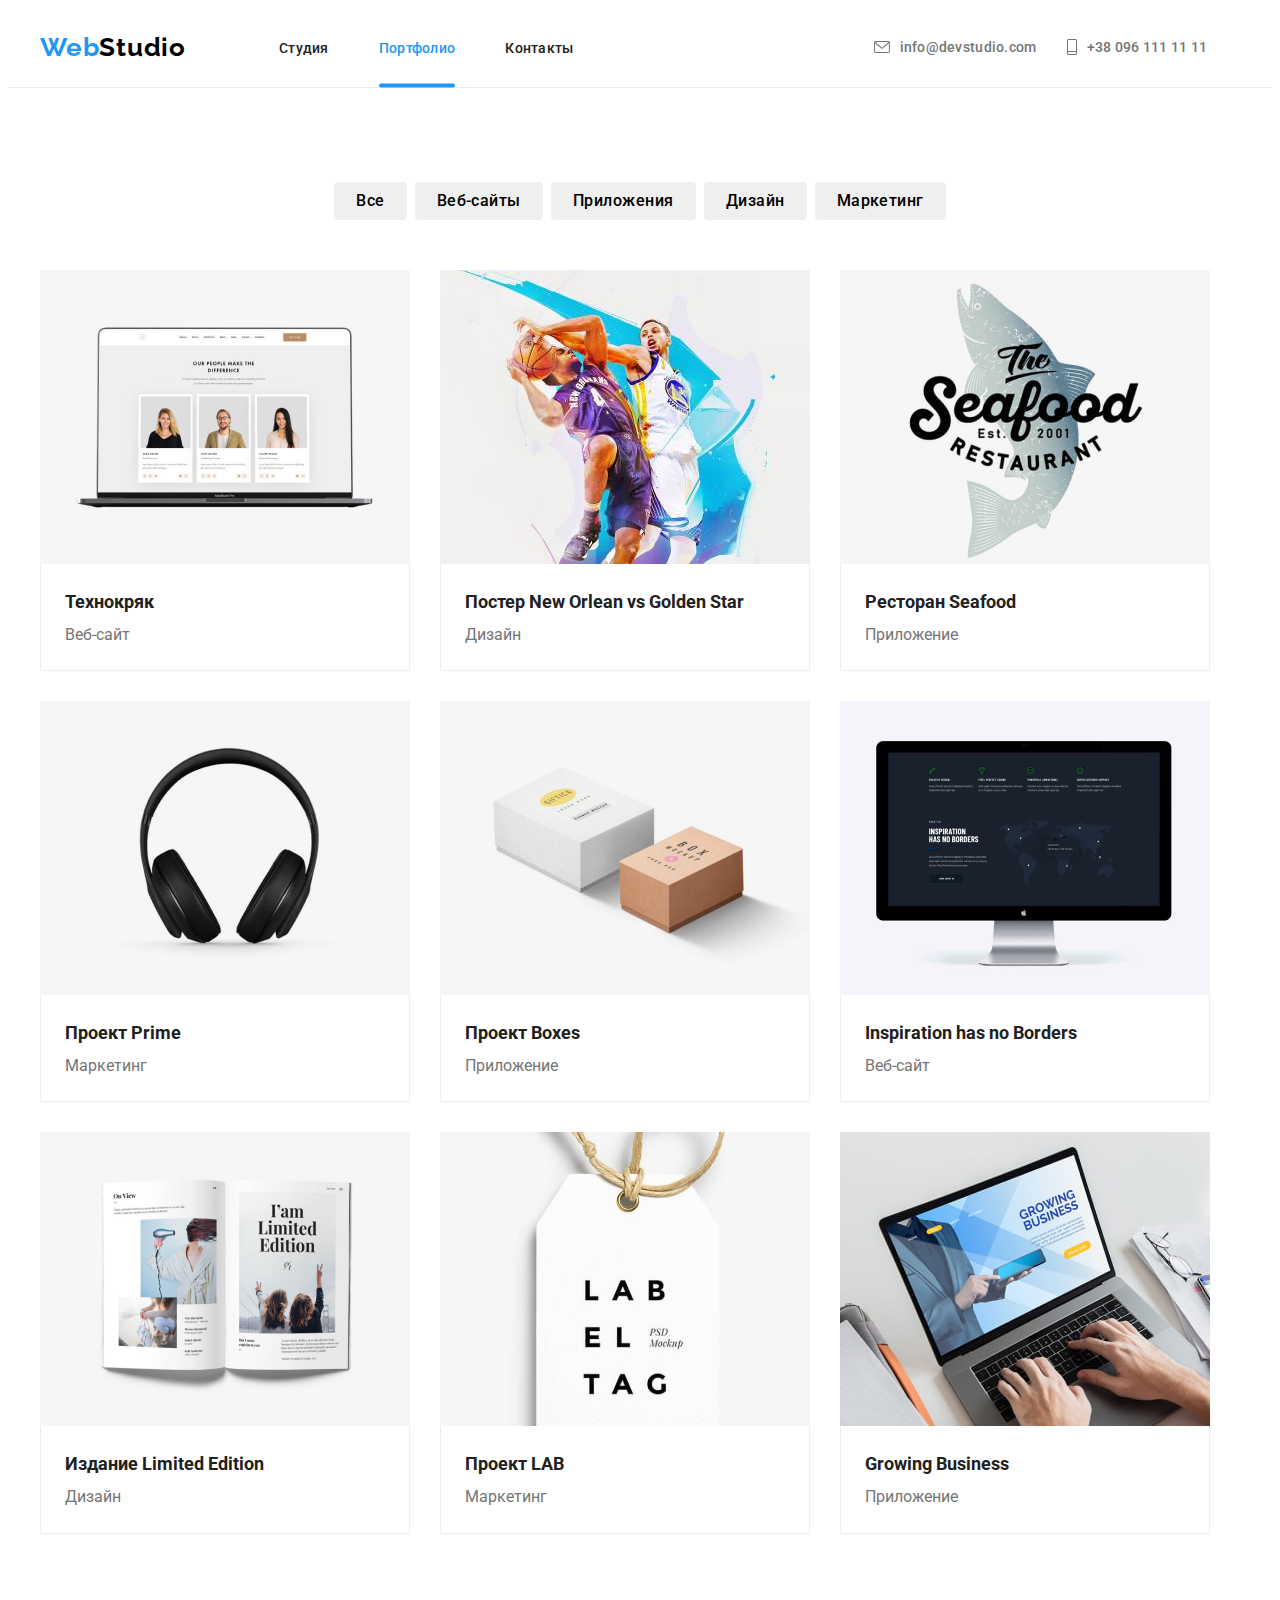
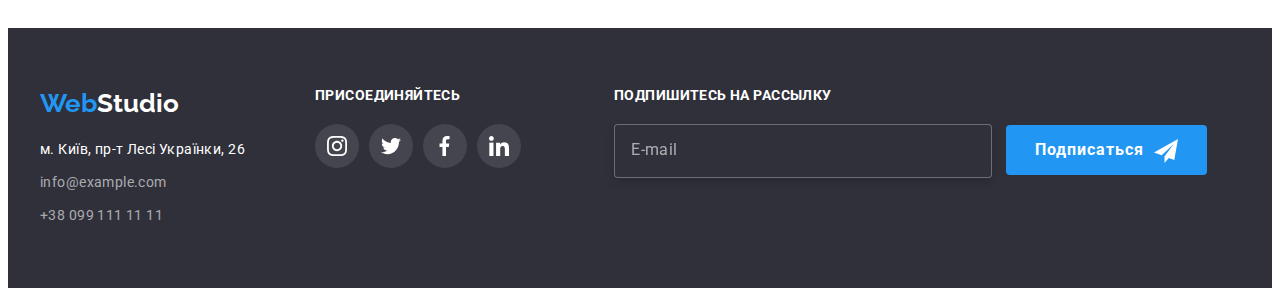
==== portfolio.html @ cdcb3f07 "work 7" ====
<!DOCTYPE html>
<html lang="ru">
  <head>
    <meta charset="UTF-8" />
    <meta http-equiv="X-UA-Compatible" content="IE=edge" />
    <meta name="viewport" content="width=device-width, initial-scale=1.0" />
    <link
      href="https://fonts.googleapis.com/css2?family=Raleway:wght@700&family=Roboto:wght@400;500;700;900&display=swap"
      rel="stylesheet"
    />
    <link
      rel="stylesheet"
      href="https://cdnjs.cloudflare.com/ajax/libs/modern-normalize/1.1.0/modern-normalize.min.css"
      integrity="sha512-wpPYUAdjBVSE4KJnH1VR1HeZfpl1ub8YT/NKx4PuQ5NmX2tKuGu6U/JRp5y+Y8XG2tV+wKQpNHVUX03MfMFn9Q=="
      crossorigin="anonymous"
      referrerpolicy="no-referrer"
    />
    <link rel="stylesheet" href="./сss/styles.css" />
    <title>Portfolio</title>
  </head>
  <body>
    <!--header-->
    <header class="head">
      <div class="container header">
        <a href="./index.html" class="logo"><span>Web</span>Studio</a>
        <nav>
          <ul class="site-nav">
            <li class="item"><a class="link" href="./index.html">Студия</a></li>
            <li class="item"><a class="link current" href="./portfolio.html">Портфолио</a></li>
            <li class="item"><a class="link" href="">Контакты</a></li>
          </ul>
        </nav>
        <ul class="adress-header">
          <li class="item">
            <a class="adress-link" href="meilto:info@devstudio.com">
              <svg class="icon" width="16" height="12">
                <use href="./imges/symbol-defs.svg#icon-post"></use>
              </svg>
              info@devstudio.com</a
            >
          </li>

          <li class="item">
            <a class="adress-link" href="tel:+380961111111"
              ><svg class="icon" width="10" height="16">
                <use href="./imges/symbol-defs.svg#icon-phone"></use></svg
              >+38 096 111 11 11</a
            >
          </li>
        </ul>
      </div>
    </header>
    <!-- unique  -->
    <main>
      <section class="section-ng">
        <div class="container">
          <h1 class="visually-hidden">Портфолио</h1>
          <!-- navigation -->
          <ul class="but">
            <li class="item"><button class="list" type="button">Все</button></li>
            <li class="item"><button class="list" type="button">Веб-сайты</button></li>
            <li class="item"><button class="list" type="button">Приложения</button></li>
            <li class="item"><button class="list" type="button">Дизайн</button></li>
            <li class="item"><button class="list" type="button">Маркетинг</button></li>
          </ul>
          <!-- gallery -->
          <ul class="gallery">
            <li class="list">
              <a href="#" >
              <div class="link"><img src="./imges/imgp1.jpg" alt="проект-1" width="370" />
              <p class="link-text">Ресурс предлагает комплексные предложения с 
                разным уровнем функционала и сервисов. 
                Все это позволит посетителю получить 
                исчерпывающие сведения о компании или 
                частном лице.</p></div>
              <div class="border">
                <h2 class="title">Технокряк</h2>
                <p class="text">Веб-сайт</p>
              </div>
            </a>
            </li>
            <li class="list">
              <a href="#" ><div class="link"><img src="./imges/imgp2.jpg" alt="проект-2" width="370" /><p class="link-text">Ресурс предлагает комплексные предложения с 
                разным уровнем функционала и сервисов. 
                Все это позволит посетителю получить 
                исчерпывающие сведения о компании или 
                частном лице.</p></div>
              <div class="border">
                <h2 class="title">Постер New Orlean vs Golden Star</h2>
                <p class="text">Дизайн</p>
              </div>
              </a>
            </li>
            <li class="list">
              <a href="#" ><div class="link"><img src="./imges/imgp3.jpg" alt="проект-3" width="370" /><p class="link-text">Ресурс предлагает комплексные предложения с 
                разным уровнем функционала и сервисов. 
                Все это позволит посетителю получить 
                исчерпывающие сведения о компании или 
                частном лице.</p></div>
              <div class="border">
                <h2 class="title">Ресторан Seafood</h2>
                <p class="text">Приложение</p>
              </div>
              </a>
            </li>
            <li class="list">
             <a href="#" ><div class="link"><img src="./imges/imgp4.jpg" alt="проект-4" width="370" /><p class="link-text">Ресурс предлагает комплексные предложения с 
                разным уровнем функционала и сервисов. 
                Все это позволит посетителю получить 
                исчерпывающие сведения о компании или 
                частном лице.</p></div>
              <div class="border">
                <h2 class="title">Проект Prime</h2>
                <p class="text">Маркетинг</p>
              </div>
             </a>
            </li>
            <li class="list">
              <a href="#" ><div class="link"><img src="./imges/imgp5.jpg" alt="проект-5" width="370" /><p class="link-text">Ресурс предлагает комплексные предложения с 
                разным уровнем функционала и сервисов. 
                Все это позволит посетителю получить 
                исчерпывающие сведения о компании или 
                частном лице.</p></div>
              <div class="border">
                <h2 class="title">Проект Boxes</h2>
                <p class="text">Приложение</p>
              </div>
            </a>
            </li>
            <li class="list">
              <a href="#" ><div class="link"><img src="./imges/imgp6.jpg" alt="проект-6" width="370" /><p class="link-text">Ресурс предлагает комплексные предложения с 
                разным уровнем функционала и сервисов. 
                Все это позволит посетителю получить 
                исчерпывающие сведения о компании или 
                частном лице.</p></div>
              <div class="border">
                <h2 class="title">Inspiration has no Borders</h2>
                <p class="text">Веб-сайт</p>
              </div>
             </a>
            </li>
            <li class="list">
              <a href="#" >
                <div class="link"><img src="./imges/imgp7.jpg" alt="проект-7" width="370" /><p class="link-text">Ресурс предлагает комплексные предложения с 
                разным уровнем функционала и сервисов. 
                Все это позволит посетителю получить 
                исчерпывающие сведения о компании или 
                частном лице.</p></div>
              <div class="border">
                <h2 class="title">Издание Limited Edition</h2>
                <p class="text">Дизайн</p>
              </div>
            </a>
            </li>
            <li class="list">
              
              <a href="#" ><div class="link"><img src="./imges/imgp8.jpg" alt="проект-8" width="370" /><p class="link-text">Ресурс предлагает комплексные предложения с 
                разным уровнем функционала и сервисов. 
                Все это позволит посетителю получить 
                исчерпывающие сведения о компании или 
                частном лице.</p>
            </div>
              <div class="border">
                <h2 class="title">Проект LAB</h2>
                <p class="text">Маркетинг</p>
              </div>
            </a>
            </li>
            <li class="list">
              <a href="#" ><div class="link"><img src="./imges/imgp9.jpg" alt="проект-9" width="370" /><p class="link-text">Ресурс предлагает комплексные предложения с 
                разным уровнем функционала и сервисов. 
                Все это позволит посетителю получить 
                исчерпывающие сведения о компании или 
                частном лице.</p></div>
              <div class="border">
                <h2 class="title">Growing Business</h2>
                <p class="text">Приложение</p>
              </div>
            </a>
            </li>
          </ul>
        </div>
      </section>
    </main>
    <!--footer-->
    <footer class="footer" >
    
      <div class="container social-right">
       
       <div class="right">
        <a class="logo-footer" href="./index.html">Web<span class="logo-width">Studio</span></a>
          <address>
            <ul class="adress">
              <li class="item">
                <a
                  class="maps"
                  href="https://goo.gl/maps/7KF9bq7pgSn1SmcG7"
                  target="_blank"
                  rel="noopener noreferrer"
                  >м. Київ, пр-т Лесі Українки, 26</a
                >
              </li>
              <li class="item">
                <a class="mail" href="mailto:info@example.com">info@example.com</a>
              </li>
              <li class="item"><a class="tel" href="tel:+380991111111">+38 099 111 11 11</a></li>
            </ul>
          </address>
       </div>
       <div class="social">
          <h2 class="social-title">присоединяйтесь</h2>
          <ul class="social-item">
            <li class="social-list">
              <a class="social-link" href="#"
                ><svg class="social-icon" width="20" height="20"><use href="./imges/symbol-defs.svg#icon-instagram"></use>></use></svg
              ></a>
            </li>
            <li class="social-list">
              <a class="social-link" href="#"
                ><svg class="social-icon" width="20" height="20"><use href="./imges/symbol-defs.svg#icon-twitter-footer"></use>></use></svg
              ></a>
            </li>
            <li class="social-list">
              <a class="social-link" href="#"
                ><svg class="social-icon" width="20" height="20"><use href="./imges/symbol-defs.svg#icon-facebook-footer"></use>></use></svg
              ></a>
            </li>
            <li class="social-list">
              <a class="social-link" href="#"
                ><svg class="social-icon" width="20" height="20"><use href="./imges/symbol-defs.svg#icon-linkedin-footer"></use>></use></svg
              ></a>
            </li>
          </ul>
        </div>
         <div class="form-mail">
          <h2 class="form-mail-list">Подпишитесь на рассылку</h2>
        <form action="email">
 
 <input class="form-mail-input" type="email" name="mail"  placeholder="E-mail"/>
 <button class="form-mail-b"  type="submit">Подписаться<svg class="form-email-icon" width="24" height="24"><use href="./imges/symbol-defs.svg#icon-send"></use></svg>
 </button>   
        </form>

        </div>
      </div>
    
    </footer>
  </body>
</html>
---- сss/styles.css ----
:root {
  --primary-text-color: #757575;
  --title-text-color: #000000;
  --acsent-color: #2196f3;
  --link-color: #212121;
  --ptimari-bg-color: #ffffff;
  --border-color: #ececec;
  --timing-function: cubic-bezier(0.4, 0, 0.2, 1);
}

body {
  font-family: 'Roboto', sans-serif;
  background: var(--ptimari-bg-color);
}
img {
  margin: 0;
}
ul {
  margin: 0;
  padding: 0;
  list-style: none;
}
h1,
h2,
h3,
h4,
h5,
h6 {
  margin: 0;
  padding: 0;
}
p {
  margin: 0;
  padding: 0;
}
.backdrop {
  position: fixed;
  width: 100%;
  height: 100%;
  background-color: rgba(0, 0, 0, 0.2);
  opacity: 1;
  z-index: 1;
  transition: opacity 250ms var(--timing-function), visibility 250ms var(--timing-function);
}
.backdrop.is-hidden {
  opacity: 0;
  pointer-events: none;
  visibility: hidden;
}
.backdrop.is-hidden .modal {
  transform: translate(-50%, -50%) scale(0.9);
}
.modal {
  position: absolute;
  top: 50%;
  left: 50%;
  transform: translate(-50%, -50%) scale(1);
  transition: transform 250ms var(--timing-function);
  width: 528px;
  height: 581px;
  background-color: #ffffff;
  border-radius: 4px;
  box-shadow: 0px 1px 3px rgba(0, 0, 0, 0.12), 0px 1px 1px rgba(0, 0, 0, 0.14),
    0px 2px 1px rgba(0, 0, 0, 0.2);
}

.modal-b {
  cursor: pointer;
  position: absolute;
  right: 10px;
  top: 10px;
  width: 30px;
  height: 30px;
  border: #cfcfcf;
  border-radius: 50%;
  background: #ffffff;
  border: 1px solid rgba(0, 0, 0, 0.1);
  transition: 250ms var(--timing-function);
}
.modal-b:hover {
  fill: #2196f3;
  box-shadow: 0px 1px 3px rgba(0, 0, 0, 0.12), 0px 1px 1px rgba(0, 0, 0, 0.14),
    0px 2px 1px rgba(0, 0, 0, 0.2);
}
.form-icon-person {
  position: absolute;
  width: 18px;
  height: 18px;
  left: 12px;
  top: 50%;
  margin: 0;
  padding: 0;
  fill: #212121;
}
.form-icon-phone {
  position: absolute;
  width: 18px;
  height: 18px;
  left: 12px;
  top: 50%;
  margin: 0;
  padding: 0;
  fill: #212121;
}
.form-icon-post {
  position: absolute;
  width: 18px;
  height: 18px;
  left: 12px;
  top: 50%;
  margin: 0;
  padding: 0;
}

.form-title {
  font-family: 'Roboto';
  font-style: normal;
  font-weight: 700;
  font-size: 20px;
  line-height: 1.15;
  text-align: center;
  margin-top: 2px;
  margin-top: 40px;
  margin-bottom: 12px;
  letter-spacing: 0.03em;
  color: #212121;
}
.form-contact {
  width: 448px;
  height: 342px;
  margin: auto;
  transition: 250ms var(--timing-function);
}
.form-block {
  position: relative;
  display: flex;
  flex-direction: column;
  margin-bottom: 10px;
  transition: 250ms var(--timing-function);
}
.form-input {
  height: 40px;
  border: 1px solid rgba(33, 33, 33, 0.2);
  border-radius: 4px;
  padding: 10px 42px;
  outline: #2196f3;
  transition: 250ms var(--timing-function);
}
/* .form-input:hover {
  cursor: pointer;
} */
.form-input:focus {
  border-color: #2196f3;
}

.form-input:focus ~ .form-icon-person {
  fill: #2196f3;
}
.form-input:focus ~ .form-icon-phone {
  fill: #2196f3;
}
.form-input:focus ~ .form-icon-post {
  fill: #2196f3;
}
.checkbox {
  appearance: none;
}
.checkbox-icon {
  display: inline-block;
  width: 16px;
  height: 15px;
  border: 1px solid #212121;
  border-radius: 2px;
}
.checkbox:checked + .checkbox-icon {
  border-color: transparent;
  background-color: #2196f3;
  background-image: url(../imges/icon-chekbox.svg);
  background-size: cover;
  background-origin: border-box;
  background-repeat: no-repeat;
}
.form-label {
  font-family: 'Roboto';
  font-style: normal;
  font-weight: 400;
  font-size: 12px;
  line-height: 14px;
  letter-spacing: 0.01em;
  margin-bottom: 4px;
  color: #757575;
}
.form-textarea {
  padding: 12px 16px;
  width: 448px;
  height: 120px;
  margin-bottom: 20px;
  border: 1px solid rgba(33, 33, 33, 0.2);
  border-radius: 4px;
  resize: none;
  outline: #2196f3;
  transition: 250ms var(--timing-function);
}
.form-textarea:focus {
  border-color: #2196f3;
}
.form-textarea::placeholder {
  font-family: 'Roboto';
  font-style: normal;
  font-weight: 400;
  font-size: 14px;
  line-height: 16px;
  letter-spacing: 0.01em;
  color: rgba(117, 117, 117, 0.5);
}
.form-terms {
  display: flex;
  vertical-align: middle;
  align-items: center;
  gap: 7px;
  margin-bottom: 30px;
}
.form-terms-text {
  display: inline-flex;
  align-items: center;
  gap: 8px;
  font-family: 'Roboto';
  font-style: normal;
  font-weight: 400;
  font-size: 14px;
  line-height: 1.71;
  letter-spacing: 0.03em;
  color: #757575;
}
.form-link {
  font-family: 'Roboto';
  font-style: normal;
  font-weight: 400;
  font-size: 14px;
  line-height: 1.71px;
  letter-spacing: 0.03em;
  color: #2196f3;
}

.form-button {
  display: block;
  margin-left: auto;
  margin-right: auto;
  padding: 10px 55px;
  font-family: inherit;
  font-weight: 700;
  font-size: 16px;
  line-height: 1.88;
  cursor: pointer;
  letter-spacing: 0.06em;
  background-color: #2196f3;
  border: transparent;
  border-radius: 4px;
  color: var(--ptimari-bg-color);
  transition: 250ms var(--timing-function);
}
.form-button:hover {
  box-shadow: 0px 4px 4px rgba(0, 0, 0, 0.15);
}
/* .form-terms .form-label {
  display: flex;
}
.form-terms .form-input {

} */
/* .form-input::placeholder {
  color: #2196f3;
} */

/* size all content */
.container {
  width: 1200px;
  margin: auto;
  padding: 0 15px 0 15px;
}

/* visibility */
.visually-hidden {
  position: absolute;
  width: 1px;
  height: 1px;
  margin: -1px;
  border: 0;
  padding: 0;

  white-space: nowrap;
  clip-path: inset(100%);
  clip: rect(0 0 0 0);
  overflow: hidden;
}

/* header */
.head {
  padding-top: 24px;
  padding-bottom: 24px;
  border-bottom: 1px solid var(--border-color);
}
.container.header {
  display: flex;
  align-items: center;
}
/* logo */
.logo {
  font-family: 'Raleway';
  font-weight: 700;
  margin-left: 0;
  margin-right: 93px;
  font-size: 26px;
  line-height: 1.19;
  letter-spacing: 0.03em;
  color: var(--title-text-color);
  text-decoration: none;
}
.logo > span {
  color: #2196f3;
}
/* site nav */
.site-nav {
  display: flex;
  padding-left: 0;
}
.site-nav .item {
  margin-right: 50px;
}
.site-nav .item:last-child {
  margin-right: 300px;
}
.site-nav .link {
  position: relative;
  font-weight: 500;
  font-size: 14px;
  letter-spacing: 0.02em;
  text-decoration: none;
  color: var(--link-color);
  transition: 250ms var(--timing-function);
}
.site-nav .link:hover {
  color: var(--acsent-color);
}

.site-nav .link:focus {
  color: var(--acsent-color);
}
.link.current {
  position: relative;
  color: #2196f3;
  font-weight: 500;
  font-size: 14px;
  letter-spacing: 0.02em;
  text-decoration: none;
  border: #000000;
}
.link.current:after {
  content: '';
  position: absolute;
  bottom: 0;
  display: block;
  width: 100%;
  height: 4px;
  border-radius: 2px;
  background-color: #2196f3;
  transform: translateY(31.5px);
  /* opacity:0; */
  /* transition: opacity 250ms cubic-bezier(0.4, 0, 0.2, 1); */
}
/* .site-nav .link:hover::after {
  opacity: 1;
} */

/* adress-head */
.adress-header {
  display: flex;
  vertical-align: middle;
  padding: 0;
}
.adress-link {
  display: flex;
  align-items: center;
}
.adress-header .icon {
  margin-right: 10px;
  fill: #757575;
  transition: 250ms var(--timing-function);
}
.adress-link:hover .icon {
  fill: #2196f3;
}
.adress-link:focus .icon {
  fill: #2196f3;
}
.adress-header .item {
  margin-right: 30px;
}
.adress-header .item:last-child {
  margin-right: 0;
}
.adress-header .adress-link {
  font-weight: 500;
  font-size: 14px;
  letter-spacing: 0.02em;
  text-decoration: none;
  color: #757575;
  transition: 250ms var(--timing-function);
}
.adress-header .adress-link:hover,
.adress-header .adress-link:focus {
  color: var(--acsent-color);
}

/* hero */
.hero {
  display: block;
  max-width: 1600px;
  margin: 0 auto;
  padding-top: 200px;
  padding-bottom: 200px;
  text-align: center;
  align-items: center;
  background-image: linear-gradient(to right, rgba(47, 48, 58, 0.4), rgba(47, 48, 58, 0.4)),
    url('../imges/hero.jpg');
  background-color: #2f303a;
  background-repeat: no-repeat;
  background-position: center;
}
.hero-title {
  padding-bottom: 30px;
  font-weight: 900;
  font-size: 44px;
  line-height: 1.36;

  letter-spacing: 0.06em;
  text-transform: uppercase;
  color: var(--ptimari-bg-color);
}

.hero .button {
  padding: 10px 32px 10px 32px;
  font-family: inherit;
  font-weight: 700;
  font-size: 16px;
  line-height: 1.88;
  cursor: pointer;
  letter-spacing: 0.06em;
  background-color: #2196f3;
  box-shadow: 0px 4px 4px rgba(0, 0, 0, 0.15);
  border: transparent;
  border-radius: 4px;
  color: var(--ptimari-bg-color);
}
/* peculiarities */
.skill-description {
  padding-top: 94px;
  padding-bottom: 94px;
}
.peculiarities {
  padding: 0;
  display: flex;
}
.icon-block {
  margin-bottom: 30px;
  background-color: #f5f4fa;
  height: 120px;
  width: 270px;
  margin-right: 30px;
}

.peculiarities .item:last-child {
  padding-right: 0;
}
.peculiarities-list {
  width: 270px;
  padding-bottom: 10px;
  font-weight: 700;
  font-size: 14px;
  line-height: 1.14;
  letter-spacing: 0.03em;
  text-transform: uppercase;
  color: var(--link-color);
}
.peculiarities-text {
  width: 270px;
  font-weight: 400;
  font-size: 14px;
  line-height: 1.71;
  letter-spacing: 0.03em;
  color: #757575;
}
.peculiarities-icon {
  display: block;
  width: 270px;
  height: 120px;
  background-color: #f5f4fa;
  padding: 25px 100px;
}
/* work tips */
.work-tips {
  padding-bottom: 94px;
}
.work {
  padding: 0;
  display: flex;
}
.work .img {
  padding-right: 30px;
}
.work .img:last-child {
  padding-right: 0;
}
.work-list {
  margin-bottom: 50px;
  font-weight: 700;
  font-size: 36px;
  line-height: 1.17;
  text-align: center;
  letter-spacing: 0.03em;
  color: var(--link-color);
}
.work .img {
  position: relative;
}
.work .img-text {
  position: absolute;
  bottom: 0;
  right: 0;
  left: 0;
  width: 370px;
  height: 70px;
  padding-top: 27px;
  font-family: 'Roboto';
  font-style: normal;
  font-weight: 700;
  font-size: 14px;
  line-height: 16px;
  text-align: center;

  letter-spacing: 0.03em;
  text-transform: uppercase;
  color: #ffffff;
  background: rgba(47, 48, 58, 0.8);
}

/*team*/
.teams {
  padding-top: 94px;
  padding-bottom: 94px;
  background-color: #f5f4fa;
}
.team {
  padding: 0;
  display: flex;
}
.teams-ul {
  gap: 10px;
}
.team .item {
  margin-right: 30px;
  text-align: center;
  border-bottom-left-radius: 4px;
  border-bottom-right-radius: 4px;
  background-color: var(--ptimari-bg-color);
  box-shadow: 0px 1px 3px rgba(0, 0, 0, 0.12), 0px 1px 1px rgba(0, 0, 0, 0.14),
    0px 2px 1px rgba(0, 0, 0, 0.2);
}
.team .item:last-child {
  margin-right: 0;
}
.team-list {
  text-align: center;
  margin-bottom: 50px;
  font-style: normal;
  font-weight: 700;
  font-size: 36px;
  line-height: 1.17;
  letter-spacing: 0.03em;
  color: var(--link-color);
}
.name-p {
  padding-top: 30px;
  padding-bottom: 30px;
}
.team-name {
  font-weight: 500;
  font-size: 16px;
  line-height: 1.19;
  letter-spacing: 0.03em;
  color: var(--link-color);
}
.proffession {
  margin-bottom: 16px;
  padding-top: 10px;
  font-weight: 400;
  font-size: 16px;
  line-height: 1.19;
  letter-spacing: 0.03em;
  color: var(--primary-text-color);
}

.teams-ul {
  display: flex;
  justify-content: center;
}
.team .item {
  width: 270px;
}
.teams-item .teams-link {
  display: flex;
  width: 44px;
  height: 44px;
  align-items: center;
  justify-content: center;
  border-radius: 50%;
  transition: 250ms var(--timing-function);
}
.teams-icon {
  fill: #afb1b8;
  transition: 250ms var(--timing-function);
}
.teams-link:hover .teams-icon {
  fill: var(--ptimari-bg-color);
}
.teams-link:hover {
  background-color: var(--acsent-color);
}
.teams-link:focus .teams-icon {
  fill: var(--ptimari-bg-color);
}
.teams-link:focus {
  background-color: var(--acsent-color);
}
/*------------------- regular customers---------------*/
.customers {
  display: block;
  padding-top: 94px;
  padding-bottom: 94px;
}
.customers-title {
  font-family: 'Roboto';
  font-style: normal;
  font-weight: 700;
  margin-bottom: 50px;
  font-size: 36px;
  line-height: 1.16;
  text-align: center;
  letter-spacing: 0.03em;
  color: #212121;
}
.customers-item {
  display: flex;
  justify-content: center;
}
.customers-list {
  margin-right: 30px;
}
.customers-link {
  display: flex;
  width: 170px;
  height: 92px;
  align-items: center;
  justify-content: center;
  border: 1px solid #afb1b8;
  border-radius: 4px;
  outline: none;
  transition: 250ms var(--timing-function);
}
.customers-icon {
  fill: #afb1b8;
  transition: 250ms var(--timing-function);
}
.customers-link:hover .customers-icon {
  fill: #2196f3;
}
.customers-link:focus .customers-icon {
  fill: #2196f3;
}
.customers-link:focus {
  border-color: #2196f3;
}

.customers-link:hover {
  border-color: #2196f3;
}

/* ------------------footer--------------------*/
.footer {
  padding-top: 60px;
  padding-bottom: 60px;
  background-color: #2f303a;
}

.adress {
  padding: 0;
}
.adress .item {
  margin-bottom: 9px;
}
.adress .item:last-child {
  margin-bottom: 0;
}

.logo-footer {
  display: block;
  margin-bottom: 20px;
  font-family: 'Raleway';
  font-weight: 700;
  font-size: 26px;
  color: var(--acsent-color);
  text-decoration: none;
}
.logo-footer span {
  color: var(--ptimari-bg-color);
}
.maps {
  font-style: normal;
  font-weight: 400;
  font-size: 14px;
  line-height: 1.71;
  letter-spacing: 0.03em;
  text-decoration: none;
  color: var(--ptimari-bg-color);
  transition: 250ms var(--timing-function);
}

.adress .mail {
  font-style: normal;
  font-weight: 400;
  font-size: 14px;
  line-height: 1.71;
  letter-spacing: 0.03em;
  text-decoration: none;
  color: rgba(255, 255, 255, 0.6);
  transition: 250ms var(--timing-function);
}
.adress .tel {
  font-style: normal;
  font-weight: 400;
  font-size: 14px;
  line-height: 1.71;
  letter-spacing: 0.03em;
  text-decoration: none;
  color: rgba(255, 255, 255, 0.6);
  transition: 250ms var(--timing-function);
}
.adress .maps:hover,
.adress .maps:focus {
  color: #2196f3;
}
.adress .mail:hover,
.adress .mail:focus {
  color: #2196f3;
}
.adress .tel:hover,
.adress .tel:focus {
  color: #2196f3;
}

.social-title {
  font-family: 'Roboto';
  font-style: normal;
  padding-bottom: 20px;
  font-weight: 700;
  font-size: 14px;
  line-height: 1.14;
  letter-spacing: 0.03em;
  text-transform: uppercase;
  color: #ffffff;
}
.social-right {
  display: flex;
}
.social-item {
  display: flex;
  justify-content: space-between;
}
.social {
  margin-left: 70px;
  width: 206px;
  height: 80px;
}
.social-list {
  display: flex;
}
.social-link {
  display: flex;
  justify-content: center;
  align-items: center;
  width: 44px;
  height: 44px;
  border-radius: 50%;
  background-color: rgba(255, 255, 255, 0.1);
  transition: 250ms var(--timing-function);
}

.social-icon {
  fill: #ffffff;
  transition: 250ms var(--timing-function);
}
.social-icon:hover,
.social-icon:focus {
  fill: #ffffff;
}
.social-link:hover,
.social-link:focus {
  background-color: #2196f3;
}

.form-mail {
  margin-left: 93px;
}
.form-mail-list {
  margin-bottom: 20px;
  font-family: 'Roboto';
  font-style: normal;
  font-weight: 700;
  font-size: 14px;
  line-height: 1.14;
  letter-spacing: 0.03em;
  text-transform: uppercase;
  color: #ffffff;
}
.form-mail-input {
  padding-left: 16px;
  height: 50px;
  width: 358px;
  color: #ffffff;
  outline: #757575;
  background: #2f303a;
  border: 1px solid rgba(255, 255, 255, 0.3);
  filter: drop-shadow(0px 4px 4px rgba(0, 0, 0, 0.15));
  border-radius: 4px;
}
.form-mail-b {
  align-items: center;
  text-align: center;
  padding: 10px 29px;
  margin-left: 10px;
  font-family: inherit;
  font-weight: 700;
  font-size: 16px;
  line-height: 1.88;
  color: var(--ptimari-bg-color);
  letter-spacing: 0.06em;
  background-color: #2196f3;
  border: transparent;
  border-radius: 4px;
  cursor: pointer;
  transition: 250ms var(--acsent-color);
}
.form-mail-b:hover {
  box-shadow: 0px 4px 4px rgba(0, 0, 0, 0.15);
}
.form-email-icon {
  vertical-align: middle;
  margin-left: 10px;
}

.form-mail-b:hover {
  box-shadow: 0px 4px 4px rgba(0, 0, 0, 0.15);
}

.form-mail-input::placeholder {
  font-family: 'Roboto';
  font-style: normal;
  font-weight: 400;
  font-size: 16px;
  line-height: 1.25;
  letter-spacing: 0.03em;
  color: rgba(255, 255, 255, 0.6);
}

/*button*/
.section-ng {
  padding-top: 94px;
  padding-bottom: 94px;
  cursor: pointer;
}
.but {
  margin-bottom: 50px;
  display: flex;
  justify-content: center;
}
.but .item {
  margin-right: 8px;
}
.but .item:last-child {
  margin-right: 0;
}
.but .list {
  padding: 6px 22px 6px 22px;
  font-family: inherit;
  font-weight: 500;
  font-size: 16px;
  line-height: 1.6;
  letter-spacing: 0.03em;
  border: transparent;
  border-radius: 4px;
  transition: 250ms var(--timing-function);
}
.but .list:hover {
  background-color: #2196f3;
  cursor: pointer;
  box-shadow: 0px 3px 1px rgba(0, 0, 0, 0.1), 0px 1px 2px rgba(0, 0, 0, 0.08),
    0px 2px 2px rgba(0, 0, 0, 0.12);
}

.but .list:hover {
  color: #ffffff;
}
.but .list:focus {
  background-color: #2196f3;
}
.but .list:focus {
  color: #ffffff;
}
/* gallery */
img {
  display: block;
}
.gallery {
  display: flex;
  flex-wrap: wrap;
  padding: 0;
}
.gallery a {
  text-decoration: none;
}
.gallery .list {
  margin-right: 30px;
  margin-bottom: 30px;
}
.gallery .link {
  overflow: hidden;
  position: relative;
}

.link-text {
  position: absolute;
  top: 0;
  left: 0;
  font-family: 'Roboto';
  font-style: normal;
  font-weight: 400;
  font-size: 18px;
  line-height: 1.56;
  letter-spacing: 0.03em;
  color: #ffffff;
  min-height: 294px;
  padding: 63px 24px;
  background-color: rgba(33, 150, 243, 0.9);
  transform: translateY(100%);
  transition: 250ms var(--timing-function);
}
.list:hover .link-text {
  transform: translateY(0%);
}

.gallery .list:hover {
  box-shadow: 0px 4px 4px rgba(0, 0, 0, 0.25);
}
.gallery .border {
  margin: 0;
  padding: 20px 24px;
  border-left: 1px solid #eeeeee;
  border-right: 1px solid #eeeeee;
  border-bottom: 1px solid #eeeeee;
}
.gallery .list:nth-child(3n) {
  margin-right: 0;
}
.gallery .list:nth-child(n + 7) {
  margin-bottom: 0;
  padding-bottom: 0;
}
.gallery .title {
  font-family: 'Roboto';
  font-style: 700;
  font-size: 18px;
  line-height: 2;
  color: #212121;
}
.gallery .text {
  font-family: 'Roboto';
  font-weight: 400;
  font-size: 16px;
  line-height: 1.9;
  color: #757575;
}
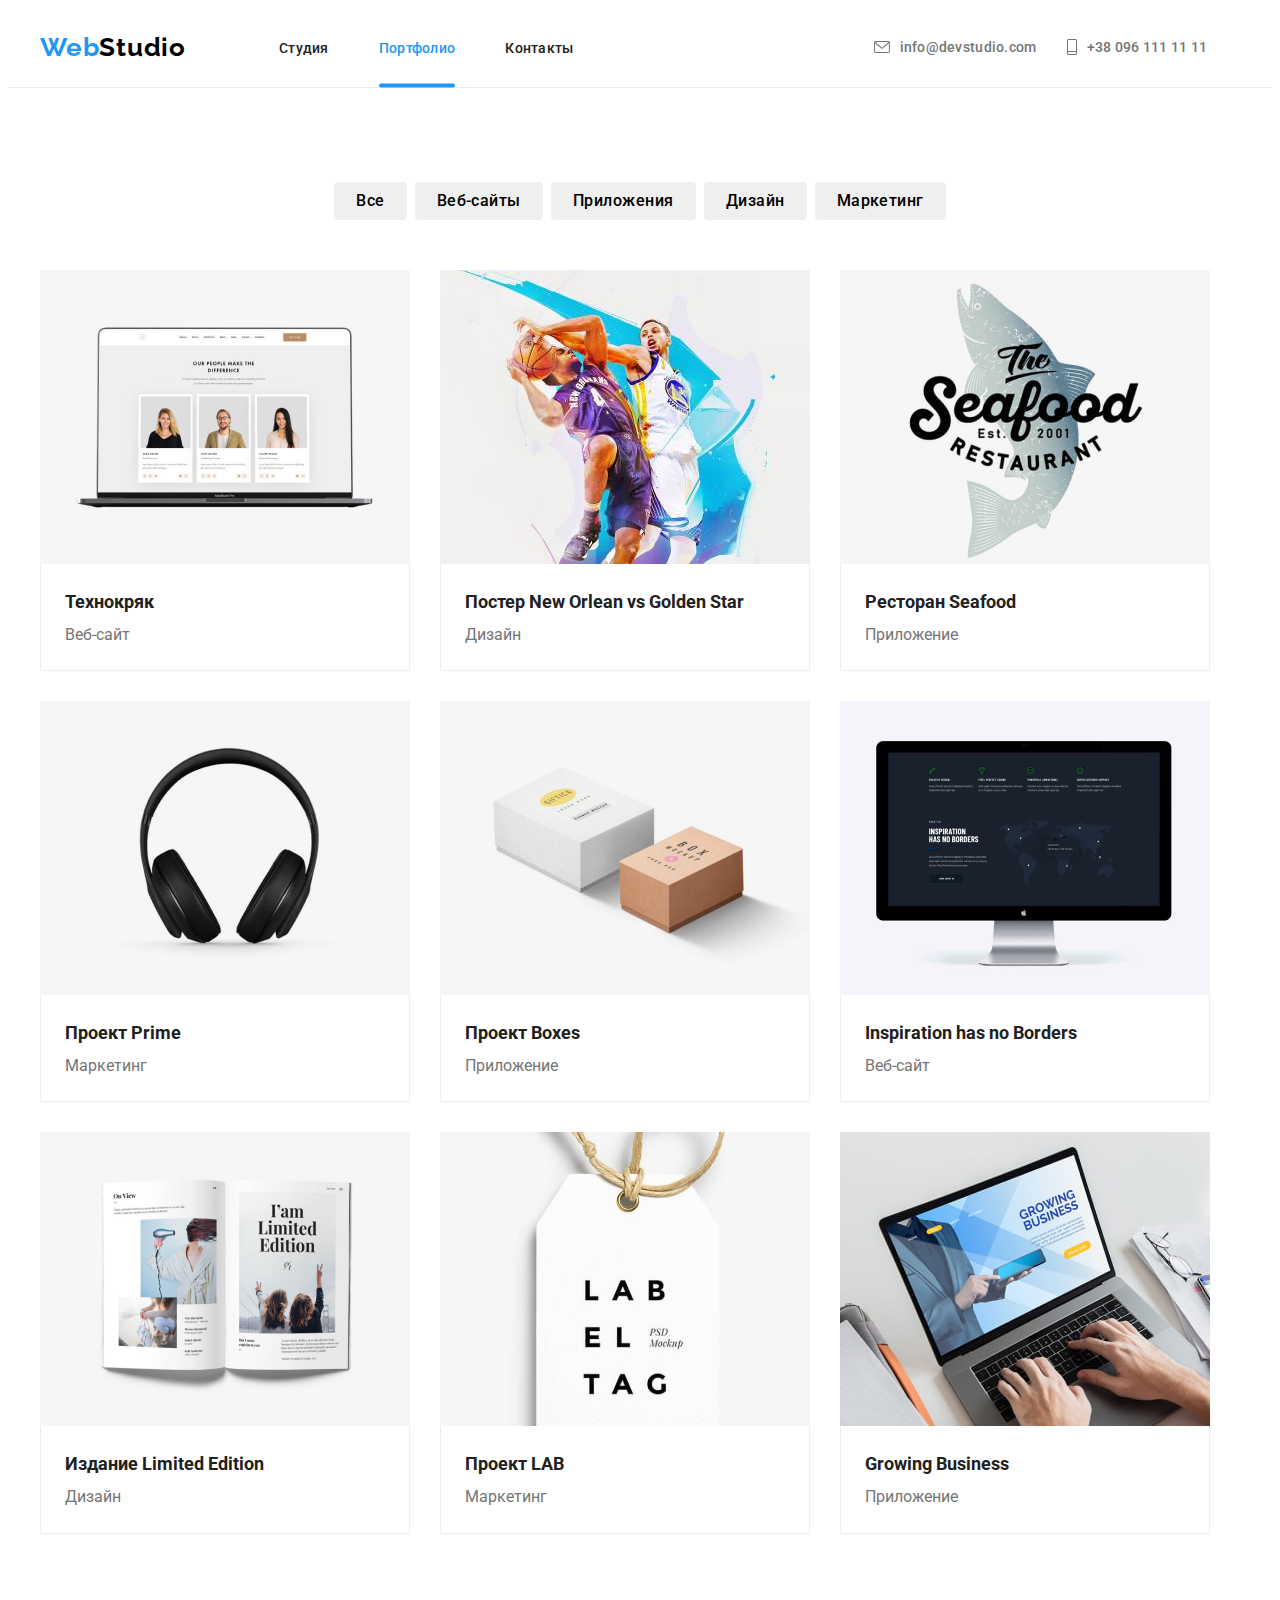
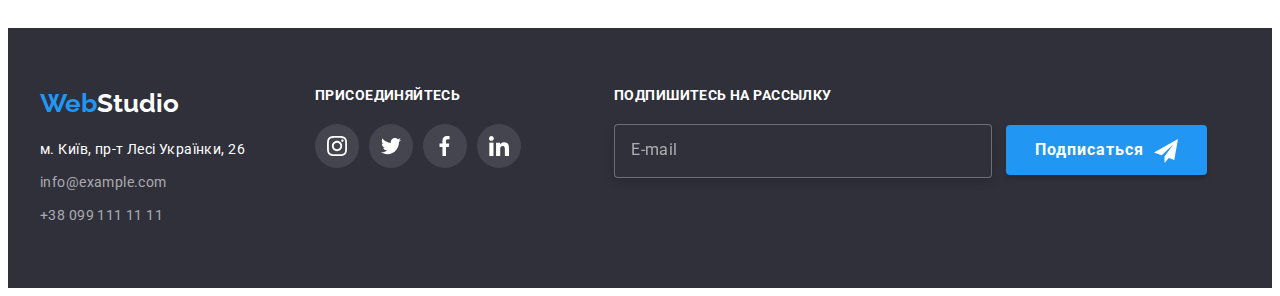
==== commit f1d87989: "homework 7" ====
--- a/portfolio.html
+++ b/portfolio.html
@@ -15,34 +15,35 @@
       crossorigin="anonymous"
       referrerpolicy="no-referrer"
     />
-    <link rel="stylesheet" href="./сss/styles.css" />
+  <link rel="stylesheet" href="./css/styles.css">
+    <link rel="stylesheet" href="./css/main.css">
     <title>Portfolio</title>
   </head>
   <body>
     <!--header-->
-    <header class="head">
-      <div class="container header">
-        <a href="./index.html" class="logo"><span>Web</span>Studio</a>
+    <header class="header">
+      <div class="container head">
+        <a href="" class="logo header-logo"><span class="header-logo__color" >Web</span>Studio</a>
         <nav>
-          <ul class="site-nav">
-            <li class="item"><a class="link" href="./index.html">Студия</a></li>
-            <li class="item"><a class="link current" href="./portfolio.html">Портфолио</a></li>
-            <li class="item"><a class="link" href="">Контакты</a></li>
+          <ul class="navigation">
+            <li class="navigation__item"><a class="navigation__link" href="./index.html">Студия</a></li>
+            <li class="navigation__item"><a class="navigation__link navigation__link--active" href="#">Портфолио</a></li>
+            <li class="navigation__item"><a class="navigation__link" href="">Контакты</a></li>
           </ul>
         </nav>
-        <ul class="adress-header">
-          <li class="item">
-            <a class="adress-link" href="meilto:info@devstudio.com">
-              <svg class="icon" width="16" height="12">
+        <ul class="contact">
+          <li class=" contact__item">
+            <a class="contact__link" href="meilto:info@devstudio.com">
+              <svg class="contact__icon" width="16" height="12">
                 <use href="./imges/symbol-defs.svg#icon-post"></use>
               </svg>
               info@devstudio.com</a
             >
           </li>
 
-          <li class="item">
-            <a class="adress-link" href="tel:+380961111111"
-              ><svg class="icon" width="10" height="16">
+          <li class="contact__item">
+            <a class="contact__link" href="tel:+380961111111"
+              ><svg class="contact__icon" width="10" height="16">
                 <use href="./imges/symbol-defs.svg#icon-phone"></use></svg
               >+38 096 111 11 11</a
             >
@@ -183,66 +184,66 @@
       </section>
     </main>
     <!--footer-->
-    <footer class="footer" >
-    
-      <div class="container social-right">
-       
-       <div class="right">
+   <footer class="footer" >
+    <div class="container">
+       <div class="social__networks">
+       <div>
         <a class="logo-footer" href="./index.html">Web<span class="logo-width">Studio</span></a>
           <address>
-            <ul class="adress">
-              <li class="item">
+            <ul class="address">
+              <li class="address__list">
                 <a
-                  class="maps"
+                  class="address__map"
                   href="https://goo.gl/maps/7KF9bq7pgSn1SmcG7"
                   target="_blank"
                   rel="noopener noreferrer"
                   >м. Київ, пр-т Лесі Українки, 26</a
                 >
               </li>
-              <li class="item">
-                <a class="mail" href="mailto:info@example.com">info@example.com</a>
+              <li class="address__list">
+                <a class="address__mail" href="mailto:info@example.com">info@example.com</a>
               </li>
-              <li class="item"><a class="tel" href="tel:+380991111111">+38 099 111 11 11</a></li>
+              <li class="address__list"><a class="address__tel" href="tel:+380991111111">+38 099 111 11 11</a></li>
             </ul>
           </address>
        </div>
        <div class="social">
-          <h2 class="social-title">присоединяйтесь</h2>
-          <ul class="social-item">
-            <li class="social-list">
-              <a class="social-link" href="#"
-                ><svg class="social-icon" width="20" height="20"><use href="./imges/symbol-defs.svg#icon-instagram"></use>></use></svg
-              ></a>
-            </li>
-            <li class="social-list">
-              <a class="social-link" href="#"
-                ><svg class="social-icon" width="20" height="20"><use href="./imges/symbol-defs.svg#icon-twitter-footer"></use>></use></svg
-              ></a>
-            </li>
-            <li class="social-list">
-              <a class="social-link" href="#"
-                ><svg class="social-icon" width="20" height="20"><use href="./imges/symbol-defs.svg#icon-facebook-footer"></use>></use></svg
-              ></a>
-            </li>
-            <li class="social-list">
-              <a class="social-link" href="#"
-                ><svg class="social-icon" width="20" height="20"><use href="./imges/symbol-defs.svg#icon-linkedin-footer"></use>></use></svg
+          <h2 class="social__title">присоединяйтесь</h2>
+          <ul class="social__item">
+            <li class="social__list">
+              <a class="social__link" href="#"
+                ><svg class="social__icon" width="20" height="20"><use href="./imges/symbol-defs.svg#icon-instagram"></use>></use></svg
+              ></a>
+            </li>
+            <li class="social__list">
+              <a class="social__link" href="#"
+                ><svg class="social__icon" width="20" height="20"><use href="./imges/symbol-defs.svg#icon-twitter-footer"></use>></use></svg
+              ></a>
+            </li>
+            <li class="social__list">
+              <a class="social__link" href="#"
+                ><svg class="social__icon" width="20" height="20"><use href="./imges/symbol-defs.svg#icon-facebook-footer"></use>></use></svg
+              ></a>
+            </li>
+            <li class="social__list">
+              <a class="social__link" href="#"
+                ><svg class="social__icon" width="20" height="20"><use href="./imges/symbol-defs.svg#icon-linkedin-footer"></use>></use></svg
               ></a>
             </li>
           </ul>
         </div>
-         <div class="form-mail">
-          <h2 class="form-mail-list">Подпишитесь на рассылку</h2>
+        <div class="send-form">
+          <h2 class="send-form__title">Подпишитесь на рассылку</h2>
         <form action="email">
  
- <input class="form-mail-input" type="email" name="mail"  placeholder="E-mail"/>
- <button class="form-mail-b"  type="submit">Подписаться<svg class="form-email-icon" width="24" height="24"><use href="./imges/symbol-defs.svg#icon-send"></use></svg>
+ <input class="send-form__mail" type="email" name="mail"  placeholder="E-mail"/>
+ <button class="send-form__button"  type="submit">Подписаться<svg class="send-form__icon" width="24" height="24"><use href="./imges/symbol-defs.svg#icon-send"></use></svg>
  </button>   
         </form>
 
         </div>
       </div>
+      </div>
     
     </footer>
   </body>
--- a/css/main.css
+++ b/css/main.css
@@ -0,0 +1,1081 @@
+:root {
+  --primary-text-color: #757575;
+  --title-text-color: #000000;
+  --acsent-color: #2196f3;
+  --link-color: #212121;
+  --ptimari-bg-color: #ffffff;
+  --border-color: #ececec;
+  --timing-function: cubic-bezier(0.4, 0, 0.2, 1);
+}
+
+.visually-hidden {
+  position: absolute;
+  width: 1px;
+  height: 1px;
+  margin: -1px;
+  border: 0;
+  padding: 0;
+  white-space: nowrap;
+  clip-path: inset(100%);
+  clip: rect(0 0 0 0);
+  overflow: hidden;
+}
+
+body {
+  font-family: "Roboto", sans-serif;
+  background: var(--ptimari-bg-color);
+}
+
+img {
+  margin: 0;
+}
+
+ul {
+  margin: 0;
+  padding: 0;
+  list-style: none;
+}
+
+h1,
+h2,
+h3,
+h4,
+h5,
+h6 {
+  margin: 0;
+  padding: 0;
+}
+
+p {
+  margin: 0;
+  padding: 0;
+}
+
+.container {
+  width: 1200px;
+  margin: auto;
+  padding: 0 15px 0 15px;
+}
+
+.header {
+  padding-top: 24px;
+  padding-bottom: 24px;
+  border-bottom: 1px solid var(--border-color);
+}
+
+.head {
+  display: flex;
+  align-items: center;
+}
+
+/* logo */
+.header-logo {
+  font-family: "Raleway";
+  font-weight: 700;
+  margin-left: 0;
+  margin-right: 93px;
+  font-size: 26px;
+  line-height: 1.19;
+  letter-spacing: 0.03em;
+  color: var(--title-text-color);
+  text-decoration: none;
+}
+
+.header-logo__color {
+  color: #2196f3;
+}
+
+/* site nav */
+.navigation {
+  display: flex;
+  padding-left: 0;
+}
+
+.navigation__item {
+  margin-right: 50px;
+}
+
+.navigation__item:last-child {
+  margin-right: 300px;
+}
+
+.navigation__link {
+  position: relative;
+  font-weight: 500;
+  font-size: 14px;
+  letter-spacing: 0.02em;
+  text-decoration: none;
+  color: var(--link-color);
+  transition: 250ms var(--timing-function);
+}
+
+.navigation__link:hover {
+  color: var(--acsent-color);
+}
+
+.navigation__link:focus {
+  color: var(--acsent-color);
+}
+
+.navigation__link--active {
+  position: relative;
+  color: #2196f3;
+  font-weight: 500;
+  font-size: 14px;
+  letter-spacing: 0.02em;
+  text-decoration: none;
+  border: #000000;
+}
+
+.navigation__link--active:after {
+  content: "";
+  position: absolute;
+  bottom: 0;
+  display: block;
+  width: 100%;
+  height: 4px;
+  border-radius: 2px;
+  background-color: #2196f3;
+  transform: translateY(31.5px);
+}
+
+/* header-contact */
+.contact {
+  display: flex;
+  vertical-align: middle;
+  padding: 0;
+}
+
+.contact__link {
+  display: flex;
+  align-items: center;
+}
+
+.contact__icon {
+  margin-right: 10px;
+  fill: #757575;
+  transition: 250ms var(--timing-function);
+}
+
+.contact__link:hover .contact__icon {
+  fill: #2196f3;
+}
+
+.contact__link:focus .contact__icon {
+  fill: #2196f3;
+}
+
+.contact__item {
+  margin-right: 30px;
+}
+
+.contact__item:last-child {
+  margin-right: 0;
+}
+
+.contact__link {
+  font-weight: 500;
+  font-size: 14px;
+  letter-spacing: 0.02em;
+  text-decoration: none;
+  color: #757575;
+  transition: 250ms var(--timing-function);
+}
+
+.contact__link:hover,
+.contact__link:focus {
+  color: var(--acsent-color);
+}
+
+.hero {
+  display: block;
+  max-width: 1600px;
+  margin: 0 auto;
+  padding-top: 200px;
+  padding-bottom: 200px;
+  text-align: center;
+  align-items: center;
+  background-image: linear-gradient(to right, rgba(47, 48, 58, 0.4), rgba(47, 48, 58, 0.4)), url("../imges/hero.jpg");
+  background-color: #2f303a;
+  background-repeat: no-repeat;
+  background-position: center;
+}
+
+.hero__title {
+  padding-bottom: 30px;
+  font-weight: 900;
+  font-size: 44px;
+  line-height: 1.36;
+  letter-spacing: 0.06em;
+  text-transform: uppercase;
+  color: var(--ptimari-bg-color);
+}
+
+.hero__button {
+  padding: 10px 32px 10px 32px;
+  font-family: inherit;
+  font-weight: 700;
+  font-size: 16px;
+  line-height: 1.88;
+  cursor: pointer;
+  letter-spacing: 0.06em;
+  background-color: #2196f3;
+  box-shadow: 0px 4px 4px rgba(0, 0, 0, 0.15);
+  border: transparent;
+  border-radius: 4px;
+  color: var(--ptimari-bg-color);
+}
+
+.skill__cards {
+  padding-top: 94px;
+  padding-bottom: 94px;
+}
+
+.cards {
+  padding: 0;
+  display: flex;
+}
+
+.cards__container {
+  margin-bottom: 30px;
+  background-color: #f5f4fa;
+  height: 120px;
+  width: 270px;
+  margin-right: 30px;
+}
+
+.cards__item:last-child {
+  padding-right: 0;
+}
+
+.cards__title {
+  width: 270px;
+  padding-bottom: 10px;
+  font-weight: 700;
+  font-size: 14px;
+  line-height: 1.14;
+  letter-spacing: 0.03em;
+  text-transform: uppercase;
+  color: var(--link-color);
+}
+
+.cards__text {
+  width: 270px;
+  font-weight: 400;
+  font-size: 14px;
+  line-height: 1.71;
+  letter-spacing: 0.03em;
+  color: #757575;
+}
+
+.cards__icon {
+  display: block;
+  width: 270px;
+  height: 120px;
+  background-color: #f5f4fa;
+  padding: 25px 100px;
+}
+
+.work {
+  margin-bottom: 94px;
+}
+
+.work__typs {
+  padding: 0;
+  display: flex;
+}
+
+.work__list {
+  padding-right: 30px;
+}
+
+.work__list:last-child {
+  padding-right: 0;
+}
+
+.work__title {
+  margin-bottom: 50px;
+  font-weight: 700;
+  font-size: 36px;
+  line-height: 1.17;
+  text-align: center;
+  letter-spacing: 0.03em;
+  color: var(--link-color);
+}
+
+.work__list {
+  position: relative;
+}
+
+.work__img--text {
+  position: absolute;
+  bottom: 0;
+  right: 0;
+  left: 0;
+  width: 370px;
+  height: 70px;
+  padding-top: 27px;
+  font-family: "Roboto";
+  font-style: normal;
+  font-weight: 700;
+  font-size: 14px;
+  line-height: 16px;
+  text-align: center;
+  letter-spacing: 0.03em;
+  text-transform: uppercase;
+  color: #ffffff;
+  background: rgba(47, 48, 58, 0.8);
+}
+
+.teams {
+  padding-top: 94px;
+  padding-bottom: 94px;
+  background-color: #f5f4fa;
+}
+
+.team {
+  padding: 0;
+  display: flex;
+}
+
+.teams-ul {
+  gap: 10px;
+}
+
+.team .item {
+  margin-right: 30px;
+  text-align: center;
+  border-bottom-left-radius: 4px;
+  border-bottom-right-radius: 4px;
+  background-color: var(--ptimari-bg-color);
+  box-shadow: 0px 1px 3px rgba(0, 0, 0, 0.12), 0px 1px 1px rgba(0, 0, 0, 0.14), 0px 2px 1px rgba(0, 0, 0, 0.2);
+}
+
+.team .item:last-child {
+  margin-right: 0;
+}
+
+.team-list {
+  text-align: center;
+  margin-bottom: 50px;
+  font-style: normal;
+  font-weight: 700;
+  font-size: 36px;
+  line-height: 1.17;
+  letter-spacing: 0.03em;
+  color: var(--link-color);
+}
+
+.name-p {
+  padding-top: 30px;
+  padding-bottom: 30px;
+}
+
+.team-name {
+  font-weight: 500;
+  font-size: 16px;
+  line-height: 1.19;
+  letter-spacing: 0.03em;
+  color: var(--link-color);
+}
+
+.proffession {
+  margin-bottom: 16px;
+  padding-top: 10px;
+  font-weight: 400;
+  font-size: 16px;
+  line-height: 1.19;
+  letter-spacing: 0.03em;
+  color: var(--primary-text-color);
+}
+
+.teams-ul {
+  display: flex;
+  justify-content: center;
+}
+
+.team .item {
+  width: 270px;
+}
+
+.teams-item .teams-link {
+  display: flex;
+  width: 44px;
+  height: 44px;
+  align-items: center;
+  justify-content: center;
+  border-radius: 50%;
+  transition: 250ms var(--timing-function);
+}
+
+.teams-icon {
+  fill: #afb1b8;
+  transition: 250ms var(--timing-function);
+}
+
+.teams-link:hover .teams-icon {
+  fill: var(--ptimari-bg-color);
+}
+
+.teams-link:hover {
+  background-color: var(--acsent-color);
+}
+
+.teams-link:focus .teams-icon {
+  fill: var(--ptimari-bg-color);
+}
+
+.teams-link:focus {
+  background-color: var(--acsent-color);
+}
+
+.customers {
+  display: block;
+  padding-top: 94px;
+  padding-bottom: 94px;
+}
+
+.customers-title {
+  font-family: "Roboto";
+  font-style: normal;
+  font-weight: 700;
+  margin-bottom: 50px;
+  font-size: 36px;
+  line-height: 1.16;
+  text-align: center;
+  letter-spacing: 0.03em;
+  color: #212121;
+}
+
+.customers-item {
+  display: flex;
+  justify-content: center;
+}
+
+.customers-list {
+  margin-right: 30px;
+}
+
+.customers-link {
+  display: flex;
+  width: 170px;
+  height: 92px;
+  align-items: center;
+  justify-content: center;
+  border: 1px solid #afb1b8;
+  border-radius: 4px;
+  outline: none;
+  transition: 250ms var(--timing-function);
+}
+
+.customers-icon {
+  fill: #afb1b8;
+  transition: 250ms var(--timing-function);
+}
+
+.customers-link:hover .customers-icon {
+  fill: #2196f3;
+}
+
+.customers-link:focus .customers-icon {
+  fill: #2196f3;
+}
+
+.customers-link:focus {
+  border-color: #2196f3;
+}
+
+.customers-link:hover {
+  border-color: #2196f3;
+}
+
+.footer {
+  padding-top: 60px;
+  padding-bottom: 60px;
+  background-color: #2f303a;
+}
+
+.address {
+  padding: 0;
+}
+
+.address__list {
+  margin-bottom: 9px;
+}
+
+.address__list:last-child {
+  margin-bottom: 0;
+}
+
+.logo-footer {
+  display: block;
+  margin-bottom: 20px;
+  font-family: "Raleway";
+  font-weight: 700;
+  font-size: 26px;
+  color: var(--acsent-color);
+  text-decoration: none;
+}
+
+.logo-footer span {
+  color: var(--ptimari-bg-color);
+}
+
+.address__map {
+  font-style: normal;
+  font-weight: 400;
+  font-size: 14px;
+  line-height: 1.71;
+  letter-spacing: 0.03em;
+  text-decoration: none;
+  color: var(--ptimari-bg-color);
+  transition: 250ms var(--timing-function);
+}
+
+.address__mail {
+  font-style: normal;
+  font-weight: 400;
+  font-size: 14px;
+  line-height: 1.71;
+  letter-spacing: 0.03em;
+  text-decoration: none;
+  color: rgba(255, 255, 255, 0.6);
+  transition: 250ms var(--timing-function);
+}
+
+.address__tel {
+  font-style: normal;
+  font-weight: 400;
+  font-size: 14px;
+  line-height: 1.71;
+  letter-spacing: 0.03em;
+  text-decoration: none;
+  color: rgba(255, 255, 255, 0.6);
+  transition: 250ms var(--timing-function);
+}
+
+.address__maps:hover,
+.address__maps:focus {
+  color: #2196f3;
+}
+
+.address__mail:hover,
+.address__mail:focus {
+  color: #2196f3;
+}
+
+.address__tel:hover,
+.address__tel:focus {
+  color: #2196f3;
+}
+
+.social__title {
+  font-family: "Roboto";
+  font-style: normal;
+  padding-bottom: 20px;
+  font-weight: 700;
+  font-size: 14px;
+  line-height: 1.14;
+  letter-spacing: 0.03em;
+  text-transform: uppercase;
+  color: #ffffff;
+}
+
+.social__networks {
+  display: flex;
+}
+
+.social__item {
+  display: flex;
+  justify-content: space-between;
+}
+
+.social {
+  margin-left: 70px;
+  width: 206px;
+  height: 80px;
+}
+
+.social__list {
+  display: flex;
+}
+
+.social__link {
+  display: flex;
+  justify-content: center;
+  align-items: center;
+  width: 44px;
+  height: 44px;
+  border-radius: 50%;
+  background-color: rgba(255, 255, 255, 0.1);
+  transition: 250ms var(--timing-function);
+}
+
+.social__icon {
+  fill: #ffffff;
+  transition: 250ms var(--timing-function);
+}
+
+.social__icon:hover,
+.social__icon:focus {
+  fill: #ffffff;
+}
+
+.social__link:hover,
+.social__link:focus {
+  background-color: #2196f3;
+}
+
+.send-form {
+  margin-left: 93px;
+}
+
+.send-form__title {
+  margin-bottom: 20px;
+  font-family: "Roboto";
+  font-style: normal;
+  font-weight: 700;
+  font-size: 14px;
+  line-height: 1.14;
+  letter-spacing: 0.03em;
+  text-transform: uppercase;
+  color: #ffffff;
+}
+
+.send-form__mail {
+  padding-left: 16px;
+  height: 50px;
+  width: 358px;
+  color: #ffffff;
+  outline: #757575;
+  background: #2f303a;
+  border: 1px solid rgba(255, 255, 255, 0.3);
+  filter: drop-shadow(0px 4px 4px rgba(0, 0, 0, 0.15));
+  border-radius: 4px;
+}
+
+.send-form__button {
+  align-items: center;
+  text-align: center;
+  padding: 10px 29px;
+  margin-left: 10px;
+  font-family: inherit;
+  font-weight: 700;
+  font-size: 16px;
+  line-height: 1.88;
+  color: var(--ptimari-bg-color);
+  letter-spacing: 0.06em;
+  background-color: #2196f3;
+  border: transparent;
+  border-radius: 4px;
+  cursor: pointer;
+  transition: 250ms var(--acsent-color);
+}
+
+.send-form__button:hover {
+  box-shadow: 0px 4px 4px rgba(0, 0, 0, 0.15);
+}
+
+.send-form__icon {
+  vertical-align: middle;
+  margin-left: 10px;
+}
+
+.send-form__button {
+  box-shadow: 0px 4px 4px rgba(0, 0, 0, 0.15);
+}
+
+.send-form__mail::placeholder {
+  font-family: "Roboto";
+  font-style: normal;
+  font-weight: 400;
+  font-size: 16px;
+  line-height: 1.25;
+  letter-spacing: 0.03em;
+  color: rgba(255, 255, 255, 0.6);
+}
+
+.backdrop {
+  position: fixed;
+  width: 100%;
+  height: 100%;
+  background-color: rgba(0, 0, 0, 0.2);
+  opacity: 1;
+  z-index: 1;
+  transition: opacity 250ms var(--timing-function), visibility 250ms var(--timing-function);
+}
+
+.backdrop.is-hidden {
+  opacity: 0;
+  pointer-events: none;
+  visibility: hidden;
+}
+
+.backdrop.is-hidden .modal {
+  transform: translate(-50%, -50%) scale(0.9);
+}
+
+.modal {
+  position: absolute;
+  top: 50%;
+  left: 50%;
+  transform: translate(-50%, -50%) scale(1);
+  transition: transform 250ms var(--timing-function);
+  width: 528px;
+  height: 581px;
+  background-color: #ffffff;
+  border-radius: 4px;
+  box-shadow: 0px 1px 3px rgba(0, 0, 0, 0.12), 0px 1px 1px rgba(0, 0, 0, 0.14), 0px 2px 1px rgba(0, 0, 0, 0.2);
+}
+
+.modal-b {
+  cursor: pointer;
+  position: absolute;
+  right: 10px;
+  top: 10px;
+  width: 30px;
+  height: 30px;
+  border: #cfcfcf;
+  border-radius: 50%;
+  background: #ffffff;
+  border: 1px solid rgba(0, 0, 0, 0.1);
+  transition: 250ms var(--timing-function);
+}
+
+.modal-b:hover {
+  fill: #2196f3;
+  box-shadow: 0px 1px 3px rgba(0, 0, 0, 0.12), 0px 1px 1px rgba(0, 0, 0, 0.14), 0px 2px 1px rgba(0, 0, 0, 0.2);
+}
+
+.form-icon-person {
+  position: absolute;
+  width: 18px;
+  height: 18px;
+  left: 12px;
+  top: 50%;
+  margin: 0;
+  padding: 0;
+  fill: #212121;
+}
+
+.form-icon-phone {
+  position: absolute;
+  width: 18px;
+  height: 18px;
+  left: 12px;
+  top: 50%;
+  margin: 0;
+  padding: 0;
+  fill: #212121;
+}
+
+.form-icon-post {
+  position: absolute;
+  width: 18px;
+  height: 18px;
+  left: 12px;
+  top: 50%;
+  margin: 0;
+  padding: 0;
+}
+
+.form-title {
+  font-family: "Roboto";
+  font-style: normal;
+  font-weight: 700;
+  font-size: 20px;
+  line-height: 1.15;
+  text-align: center;
+  margin-top: 2px;
+  margin-top: 40px;
+  margin-bottom: 12px;
+  letter-spacing: 0.03em;
+  color: #212121;
+}
+
+.form-contact {
+  width: 448px;
+  height: 342px;
+  margin: auto;
+  transition: 250ms var(--timing-function);
+}
+
+.form-block {
+  position: relative;
+  display: flex;
+  flex-direction: column;
+  margin-bottom: 10px;
+  transition: 250ms var(--timing-function);
+}
+
+.form-input {
+  height: 40px;
+  border: 1px solid rgba(33, 33, 33, 0.2);
+  border-radius: 4px;
+  padding: 10px 42px;
+  outline: #2196f3;
+  transition: 250ms var(--timing-function);
+}
+
+/* .form-input:hover {
+  cursor: pointer;
+} */
+.form-input:focus {
+  border-color: #2196f3;
+}
+
+.form-input:focus ~ .form-icon-person {
+  fill: #2196f3;
+}
+
+.form-input:focus ~ .form-icon-phone {
+  fill: #2196f3;
+}
+
+.form-input:focus ~ .form-icon-post {
+  fill: #2196f3;
+}
+
+.checkbox {
+  appearance: none;
+}
+
+.checkbox-icon {
+  display: inline-block;
+  width: 16px;
+  height: 15px;
+  border: 1px solid #212121;
+  border-radius: 2px;
+}
+
+.checkbox:checked + .checkbox-icon {
+  border-color: transparent;
+  background-color: #2196f3;
+  background-image: url(../imges/icon-chekbox.svg);
+  background-size: cover;
+  background-origin: border-box;
+  background-repeat: no-repeat;
+}
+
+.form-label {
+  font-family: "Roboto";
+  font-style: normal;
+  font-weight: 400;
+  font-size: 12px;
+  line-height: 14px;
+  letter-spacing: 0.01em;
+  margin-bottom: 4px;
+  color: #757575;
+}
+
+.form-textarea {
+  padding: 12px 16px;
+  width: 448px;
+  height: 120px;
+  margin-bottom: 20px;
+  border: 1px solid rgba(33, 33, 33, 0.2);
+  border-radius: 4px;
+  resize: none;
+  outline: #2196f3;
+  transition: 250ms var(--timing-function);
+}
+
+.form-textarea:focus {
+  border-color: #2196f3;
+}
+
+.form-textarea::placeholder {
+  font-family: "Roboto";
+  font-style: normal;
+  font-weight: 400;
+  font-size: 14px;
+  line-height: 16px;
+  letter-spacing: 0.01em;
+  color: rgba(117, 117, 117, 0.5);
+}
+
+.form-terms {
+  display: flex;
+  vertical-align: middle;
+  align-items: center;
+  gap: 7px;
+  margin-bottom: 30px;
+}
+
+.form-terms-text {
+  display: inline-flex;
+  align-items: center;
+  gap: 8px;
+  font-family: "Roboto";
+  font-style: normal;
+  font-weight: 400;
+  font-size: 14px;
+  line-height: 1.71;
+  letter-spacing: 0.03em;
+  color: #757575;
+}
+
+.form-link {
+  font-family: "Roboto";
+  font-style: normal;
+  font-weight: 400;
+  font-size: 14px;
+  line-height: 1.71px;
+  letter-spacing: 0.03em;
+  color: #2196f3;
+}
+
+.form-button {
+  display: block;
+  margin-left: auto;
+  margin-right: auto;
+  padding: 10px 55px;
+  font-family: inherit;
+  font-weight: 700;
+  font-size: 16px;
+  line-height: 1.88;
+  cursor: pointer;
+  letter-spacing: 0.06em;
+  background-color: #2196f3;
+  border: transparent;
+  border-radius: 4px;
+  color: var(--ptimari-bg-color);
+  transition: 250ms var(--timing-function);
+}
+
+.form-button:hover {
+  box-shadow: 0px 4px 4px rgba(0, 0, 0, 0.15);
+}
+
+.section-ng {
+  padding-top: 94px;
+  padding-bottom: 94px;
+  cursor: pointer;
+}
+
+.but {
+  margin-bottom: 50px;
+  display: flex;
+  justify-content: center;
+}
+
+.but .item {
+  margin-right: 8px;
+}
+
+.but .item:last-child {
+  margin-right: 0;
+}
+
+.but .list {
+  padding: 6px 22px 6px 22px;
+  font-family: inherit;
+  font-weight: 500;
+  font-size: 16px;
+  line-height: 1.6;
+  letter-spacing: 0.03em;
+  border: transparent;
+  border-radius: 4px;
+  transition: 250ms var(--timing-function);
+}
+
+.but .list:hover {
+  background-color: #2196f3;
+  cursor: pointer;
+  box-shadow: 0px 3px 1px rgba(0, 0, 0, 0.1), 0px 1px 2px rgba(0, 0, 0, 0.08), 0px 2px 2px rgba(0, 0, 0, 0.12);
+}
+
+.but .list:hover {
+  color: #ffffff;
+}
+
+.but .list:focus {
+  background-color: #2196f3;
+}
+
+.but .list:focus {
+  color: #ffffff;
+}
+
+img {
+  display: block;
+}
+
+.gallery {
+  display: flex;
+  flex-wrap: wrap;
+  padding: 0;
+}
+
+.gallery a {
+  text-decoration: none;
+}
+
+.gallery .list {
+  margin-right: 30px;
+  margin-bottom: 30px;
+}
+
+.gallery .link {
+  overflow: hidden;
+  position: relative;
+}
+
+.link-text {
+  position: absolute;
+  top: 0;
+  left: 0;
+  font-family: "Roboto";
+  font-style: normal;
+  font-weight: 400;
+  font-size: 18px;
+  line-height: 1.56;
+  letter-spacing: 0.03em;
+  color: #ffffff;
+  min-height: 294px;
+  padding: 63px 24px;
+  background-color: rgba(33, 150, 243, 0.9);
+  transform: translateY(100%);
+  transition: 250ms var(--timing-function);
+}
+
+.list:hover .link-text {
+  transform: translateY(0%);
+}
+
+.gallery .list:hover {
+  box-shadow: 0px 4px 4px rgba(0, 0, 0, 0.25);
+}
+
+.gallery .border {
+  margin: 0;
+  padding: 20px 24px;
+  border-left: 1px solid #eeeeee;
+  border-right: 1px solid #eeeeee;
+  border-bottom: 1px solid #eeeeee;
+}
+
+.gallery .list:nth-child(3n) {
+  margin-right: 0;
+}
+
+.gallery .list:nth-child(n+7) {
+  margin-bottom: 0;
+  padding-bottom: 0;
+}
+
+.gallery .title {
+  font-family: "Roboto";
+  font-style: 700;
+  font-size: 18px;
+  line-height: 2;
+  color: #212121;
+}
+
+.gallery .text {
+  font-family: "Roboto";
+  font-weight: 400;
+  font-size: 16px;
+  line-height: 1.9;
+  color: #757575;
+}/*# sourceMappingURL=main.css.map */